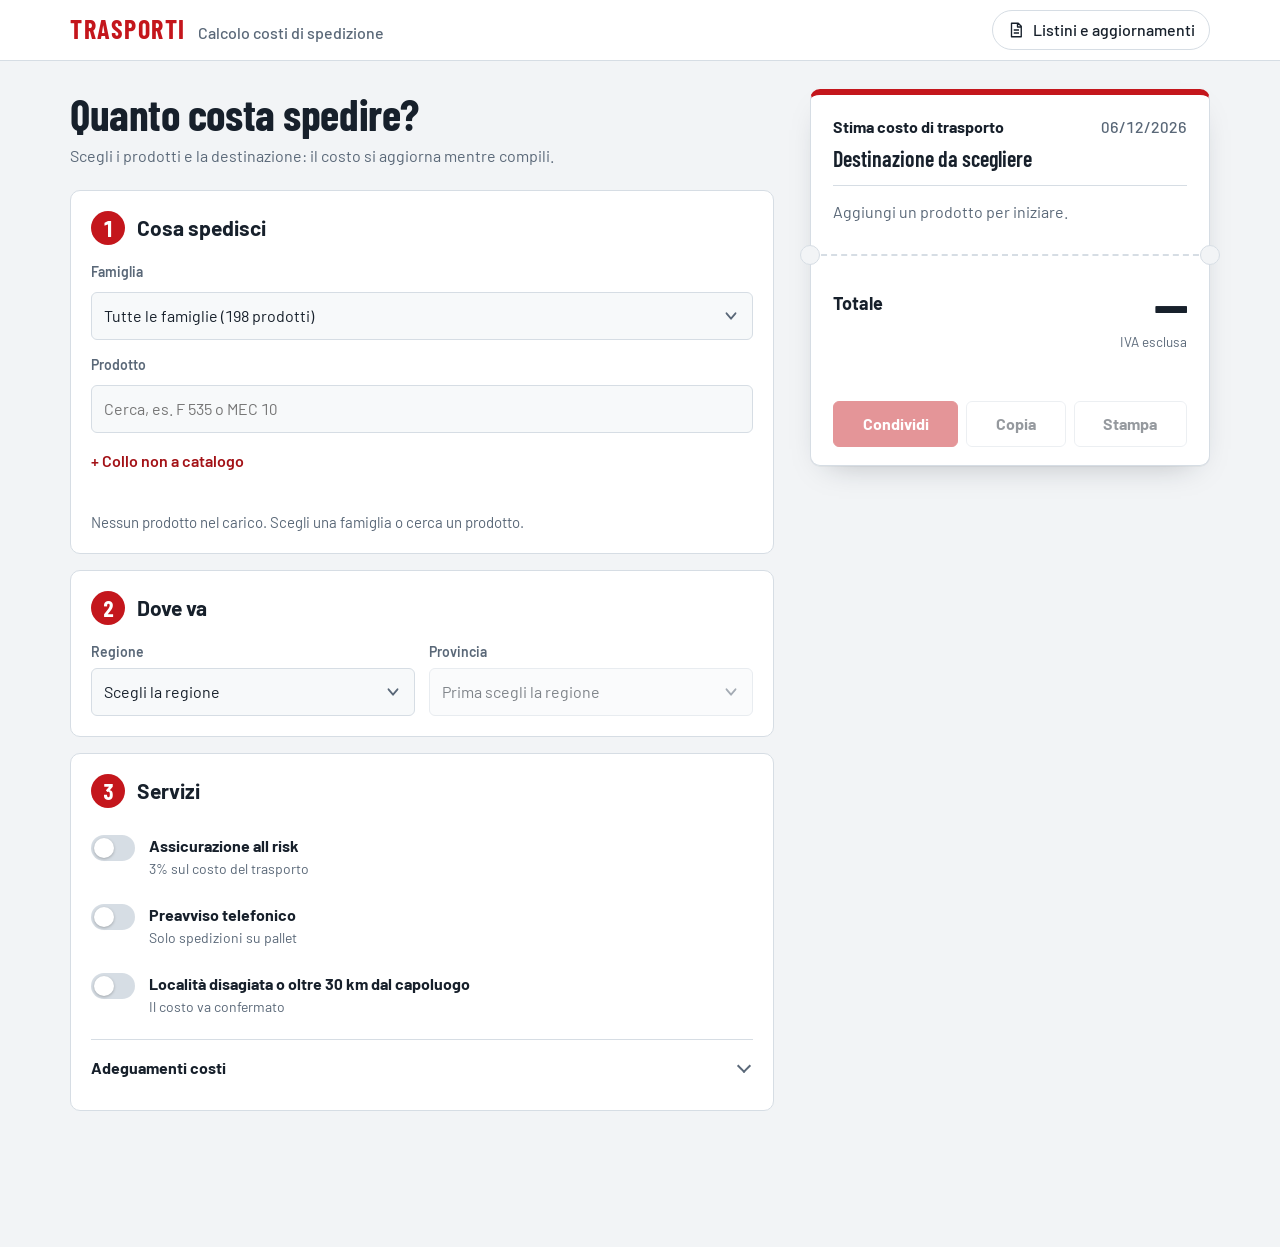
==== index.html @ 83a7636e "Calcolo costi di trasporto" ====
<!doctype html>
<html lang="it">
<head>
  <meta charset="utf-8">
  <meta name="viewport" content="width=device-width, initial-scale=1, viewport-fit=cover">
  <title>Calcolo costi di trasporto</title>
  <meta name="description" content="Calcola in pochi secondi il costo di trasporto delle attrezzature in tutta Italia.">
  <meta name="theme-color" content="#C4161C">
  <link rel="manifest" href="manifest.webmanifest">
  <link rel="icon" href="icons/icon-192.png" type="image/png">
  <link rel="apple-touch-icon" href="icons/apple-touch-icon.png">
  <meta name="apple-mobile-web-app-capable" content="yes">
  <meta name="apple-mobile-web-app-status-bar-style" content="default">
  <meta name="apple-mobile-web-app-title" content="Trasporti">
  <link rel="preload" href="fonts/barlow-condensed-latin-700-normal.woff2" as="font" type="font/woff2" crossorigin>
  <link rel="stylesheet" href="styles.css">
</head>
<body>
  <header class="topbar">
    <div class="topbar-inner">
      <div class="brand">
        <span class="wordmark">TRASPORTI</span>
        <span class="brand-sub">Calcolo costi di spedizione</span>
      </div>
      <button class="ghost-btn" id="btnListini" type="button" aria-haspopup="dialog">
        <svg viewBox="0 0 24 24" aria-hidden="true"><path d="M6 3h9l4 4v14H6z M14 3v5h5 M9 12h7 M9 16h7" fill="none" stroke="currentColor" stroke-width="1.8" stroke-linejoin="round"/></svg>
        <span>Listini e aggiornamenti</span>
      </button>
    </div>
  </header>

  <main class="layout">
    <section class="config" aria-label="Configura la spedizione">

      <div class="intro">
        <h1>Quanto costa spedire?</h1>
        <p>Scegli i prodotti e la destinazione: il costo si aggiorna mentre compili.</p>
      </div>

      <!-- 1. Prodotti -->
      <section class="step" aria-labelledby="h-prodotti">
        <div class="step-head">
          <span class="step-num" aria-hidden="true">1</span>
          <h2 id="h-prodotti">Cosa spedisci</h2>
        </div>

        <div class="picker">
          <label class="field-label" for="catSelect">Famiglia</label>
          <select id="catSelect" class="select"></select>

          <label class="field-label" for="artInput">Prodotto</label>
          <div class="combo" id="combo">
            <input id="artInput" class="input" type="text" autocomplete="off" spellcheck="false"
                   placeholder="Cerca, es. F 535 o MEC 10"
                   role="combobox" aria-expanded="false" aria-controls="artList" aria-autocomplete="list">
            <ul id="artList" class="combo-list" role="listbox" hidden></ul>
          </div>
          <button class="link-btn" id="btnManual" type="button">+ Collo non a catalogo</button>
        </div>

        <div id="manualBox" class="manual" hidden>
          <div class="seg" role="radiogroup" aria-label="Tipo di collo">
            <button type="button" role="radio" aria-checked="true" data-mtype="pallet">Pallet</button>
            <button type="button" role="radio" aria-checked="false" data-mtype="groupage">Groupage</button>
          </div>
          <div class="manual-grid" id="manualPallet">
            <label>Tipo di pallet
              <select id="mPalletType" class="select"></select>
            </label>
            <p class="hint" id="mPalletHint"></p>
          </div>
          <div class="manual-grid" id="manualGroupage" hidden>
            <label>Metri lineari<input id="mMl" class="input" type="number" min="0" step="0.5" inputmode="decimal" value="3"></label>
            <label>Peso (quintali)<input id="mQ" class="input" type="number" min="0" step="0.5" inputmode="decimal" value="5"></label>
            <label>Bancali 80×120<input id="mB" class="input" type="number" min="0" step="1" inputmode="numeric" value="1"></label>
          </div>
          <div class="manual-actions">
            <button type="button" class="btn" id="btnManualAdd">Aggiungi al carico</button>
            <button type="button" class="link-btn" id="btnManualCancel">Annulla</button>
          </div>
        </div>

        <ul class="cart" id="cart" aria-live="polite"></ul>
        <p class="empty" id="cartEmpty">Nessun prodotto nel carico. Scegli una famiglia o cerca un prodotto.</p>
      </section>

      <!-- 2. Destinazione -->
      <section class="step" aria-labelledby="h-dest">
        <div class="step-head">
          <span class="step-num" aria-hidden="true">2</span>
          <h2 id="h-dest">Dove va</h2>
        </div>
        <div class="two">
          <label class="field">
            <span class="field-label">Regione</span>
            <select id="regSelect" class="select"></select>
          </label>
          <label class="field">
            <span class="field-label">Provincia</span>
            <select id="provSelect" class="select" disabled></select>
          </label>
        </div>
      </section>

      <!-- 3. Servizi -->
      <section class="step" aria-labelledby="h-servizi">
        <div class="step-head">
          <span class="step-num" aria-hidden="true">3</span>
          <h2 id="h-servizi">Servizi</h2>
        </div>
        <div class="toggles">
          <label class="toggle">
            <input type="checkbox" id="optAss">
            <span class="toggle-ui" aria-hidden="true"></span>
            <span class="toggle-text"><strong>Assicurazione all risk</strong><small>3% sul costo del trasporto</small></span>
          </label>
          <label class="toggle">
            <input type="checkbox" id="optPre">
            <span class="toggle-ui" aria-hidden="true"></span>
            <span class="toggle-text"><strong>Preavviso telefonico</strong><small>Solo spedizioni su pallet</small></span>
          </label>
          <label class="toggle">
            <input type="checkbox" id="optDis">
            <span class="toggle-ui" aria-hidden="true"></span>
            <span class="toggle-text"><strong>Località disagiata o oltre 30 km dal capoluogo</strong><small>Il costo va confermato</small></span>
          </label>
        </div>

        <details class="adjust" id="adjustBox">
          <summary>
            <span>Adeguamenti costi</span>
            <span class="adjust-chips" id="adjChips"></span>
          </summary>
          <div class="adjust-body">
            <div class="adj-row">
              <span class="field-label" id="lblAdj">Aumenta o diminuisci (%)</span>
              <div class="stepper" role="group" aria-labelledby="lblAdj">
                <button type="button" id="adjDown" aria-label="Diminuisci dell'1%">−</button>
                <input id="adjPct" type="number" step="0.5" inputmode="decimal" value="0" aria-labelledby="lblAdj">
                <button type="button" id="adjUp" aria-label="Aumenta dell'1%">+</button>
              </div>
              <button type="button" class="link-btn" id="adjReset">Azzera</button>
            </div>
            <label class="toggle">
              <input type="checkbox" id="fuelOn">
              <span class="toggle-ui" aria-hidden="true"></span>
              <span class="toggle-text"><strong>Adegua al prezzo del gasolio di oggi</strong><small id="fuelInfo">Caricamento dati MIMIT…</small></span>
            </label>
            <div class="fuel-share">
              <label>Incidenza gasolio, Italia continentale (%)<input id="fuelShare" class="input" type="number" min="0" max="100" step="1" inputmode="decimal"></label>
              <label>Incidenza gasolio, Sicilia e Sardegna (%)<input id="fuelShareIs" class="input" type="number" min="0" max="100" step="1" inputmode="decimal"></label>
            </div>
            <p class="hint">Gli adeguamenti restano salvati solo su questo dispositivo.</p>
          </div>
        </details>
      </section>
    </section>

    <!-- Bolla / risultato -->
    <aside class="docket-wrap" aria-label="Costo stimato">
      <article class="docket" id="docket">
        <header class="docket-head">
          <span>Stima costo di trasporto</span>
          <time id="dkDate"></time>
        </header>
        <p class="docket-dest" id="dkDest">Destinazione da scegliere</p>
        <div class="docket-body" id="dkLines"></div>
        <div class="docket-total">
          <span class="total-label">Totale</span>
          <output class="total" id="dkTotal" aria-live="polite">—</output>
          <span class="total-note">IVA esclusa</span>
        </div>
        <div class="docket-alt" id="dkAlt" hidden></div>
        <ul class="docket-notes" id="dkNotes"></ul>
        <footer class="docket-ref" id="dkRef"></footer>
        <div class="docket-actions">
          <button type="button" class="btn" id="btnShare" disabled>Condividi</button>
          <button type="button" class="btn btn-ghost" id="btnCopy" disabled>Copia</button>
          <button type="button" class="btn btn-ghost" id="btnPrint" disabled>Stampa</button>
        </div>
      </article>
    </aside>
  </main>

  <!-- Barra prezzo su telefono -->
  <div class="pricebar" id="pricebar" hidden>
    <div><small>Totale stimato</small><strong id="pbTotal">—</strong></div>
    <button type="button" class="btn" id="pbGo">Vedi dettaglio</button>
  </div>

  <!-- Listini -->
  <dialog id="dlgListini" class="sheet" aria-labelledby="dlgTitle">
    <div class="sheet-head">
      <h2 id="dlgTitle">Listini e aggiornamenti</h2>
      <button type="button" class="ghost-btn" id="dlgClose" aria-label="Chiudi">✕</button>
    </div>
    <div class="sheet-body" id="dlgBody"></div>
  </dialog>

  <!-- Nuova versione -->
  <div id="updBar" class="updbar" role="status" aria-live="polite">
    <span>È disponibile una nuova versione.</span>
    <span class="updbar-actions">
      <button id="updLater" type="button" class="btn btn-ghost-light">Dopo</button>
      <button id="updNow" type="button" class="btn btn-light">Aggiorna</button>
    </span>
  </div>

  <div class="toast" id="toast" role="status" aria-live="polite"></div>

  <script src="app.js"></script>
</body>
</html>
---- styles.css ----
/* ---------- Font (ospitati nell'app: funzionano anche offline) ---------- */
@font-face{font-family:"Barlow";src:url(fonts/barlow-latin-400-normal.woff2) format("woff2");font-weight:400;font-display:swap}
@font-face{font-family:"Barlow";src:url(fonts/barlow-latin-500-normal.woff2) format("woff2");font-weight:500;font-display:swap}
@font-face{font-family:"Barlow";src:url(fonts/barlow-latin-600-normal.woff2) format("woff2");font-weight:600;font-display:swap}
@font-face{font-family:"Barlow";src:url(fonts/barlow-latin-700-normal.woff2) format("woff2");font-weight:700;font-display:swap}
@font-face{font-family:"Barlow Condensed";src:url(fonts/barlow-condensed-latin-600-normal.woff2) format("woff2");font-weight:600;font-display:swap}
@font-face{font-family:"Barlow Condensed";src:url(fonts/barlow-condensed-latin-700-normal.woff2) format("woff2");font-weight:700;font-display:swap}

/* ---------- Colori ---------- */
:root{
  --paper:#F2F4F6;
  --surface:#FFFFFF;
  --ink:#17202B;
  --steel:#5A6878;
  --rule:#D6DDE4;
  --field:#F7F9FA;
  --red:#C4161C;
  --red-ink:#A31217;
  --red-soft:#FCEBEC;
  --amber:#8A5A00;
  --amber-soft:#FFF4DC;
  --focus:#1D5FD1;
  --radius-s:6px;
  --radius-m:10px;
  --shadow:0 1px 0 rgba(23,32,43,.04), 0 12px 32px -18px rgba(23,32,43,.35);
  --font:"Barlow", system-ui, -apple-system, "Segoe UI", Roboto, Arial, sans-serif;
  --font-cond:"Barlow Condensed", "Arial Narrow", "Roboto Condensed", var(--font);
  color-scheme:light;
}
@media (prefers-color-scheme: dark){
  :root{
    --paper:#131920;
    --surface:#1A222C;
    --ink:#E7ECF1;
    --steel:#9AA8B6;
    --rule:#2C3743;
    --field:#141B23;
    --red:#E3353B;
    --red-ink:#FF6166;
    --red-soft:#3A1C1F;
    --amber:#F0B44C;
    --amber-soft:#2E2413;
    --focus:#6EA2FF;
    --shadow:0 18px 40px -24px rgba(0,0,0,.8);
    color-scheme:dark;
  }
}

/* ---------- Base ---------- */
*,*::before,*::after{box-sizing:border-box}
html{-webkit-text-size-adjust:100%;height:100%}
body{
  margin:0;min-height:100%;
  background:var(--paper);color:var(--ink);
  font-family:var(--font);font-size:16px;line-height:1.5;
  font-variant-numeric:tabular-nums;
  padding-bottom:env(safe-area-inset-bottom,0px);
}
h1,h2,h3{margin:0;font-weight:700;line-height:1.15}
p{margin:0}
button,input,select{font:inherit;color:inherit}
:focus-visible{outline:3px solid var(--focus);outline-offset:2px}
[hidden]{display:none !important}

/* ---------- Barra in alto ---------- */
.topbar{
  position:sticky;top:0;z-index:20;
  background:var(--surface);
  border-bottom:1px solid var(--rule);
  padding-top:env(safe-area-inset-top,0px);
}
.topbar-inner{max-width:1180px;margin:0 auto;padding:10px 20px;display:flex;align-items:center;justify-content:space-between;gap:12px}
.brand{display:flex;align-items:baseline;gap:12px;min-width:0}
.wordmark{font-family:var(--font-cond);font-weight:700;font-size:26px;letter-spacing:.06em;color:var(--red);line-height:1}
.brand-sub{font-weight:500;color:var(--steel);white-space:nowrap;overflow:hidden;text-overflow:ellipsis}
.ghost-btn{
  display:inline-flex;align-items:center;gap:8px;
  background:none;border:1px solid var(--rule);border-radius:999px;
  padding:7px 14px;cursor:pointer;font-weight:500;color:var(--ink);
}
.ghost-btn svg{width:18px;height:18px}
.ghost-btn:hover{border-color:var(--steel)}

/* ---------- Layout ---------- */
.layout{
  max-width:1180px;margin:0 auto;padding:28px 20px 120px;
  display:grid;grid-template-columns:minmax(0,1fr) 400px;gap:36px;align-items:start;
}
.intro{margin-bottom:22px}
.intro h1{font-family:var(--font-cond);font-size:44px;letter-spacing:-.01em}
.intro p{color:var(--steel);margin-top:4px;max-width:56ch}

.step{
  background:var(--surface);border:1px solid var(--rule);border-radius:var(--radius-m);
  padding:20px;margin-bottom:16px;
}
.step-head{display:flex;align-items:center;gap:12px;margin-bottom:16px}
.step-num{
  font-family:var(--font-cond);font-weight:700;font-size:22px;line-height:1;
  width:34px;height:34px;display:grid;place-items:center;
  border-radius:50%;background:var(--red);color:#fff;flex:none;
}
.step-head h2{font-size:21px}

.field-label{display:block;font-size:14px;font-weight:600;color:var(--steel);margin:0 0 6px}
.input,.select{
  width:100%;min-height:48px;
  background:var(--field);border:1px solid var(--rule);border-radius:var(--radius-s);
  padding:10px 12px;font-size:16px;
}
.select{
  appearance:none;-webkit-appearance:none;padding-right:40px;
  background-image:url("data:image/svg+xml,%3Csvg xmlns='http://www.w3.org/2000/svg' viewBox='0 0 20 20'%3E%3Cpath d='M5 7l5 6 5-6' fill='none' stroke='%235A6878' stroke-width='2' stroke-linecap='round' stroke-linejoin='round'/%3E%3C/svg%3E");
  background-repeat:no-repeat;background-position:right 12px center;background-size:18px;
}
.select:disabled{opacity:.55}
.input:focus,.select:focus{border-color:var(--focus)}
.hint{font-size:14px;color:var(--steel)}

/* ---------- Scelta prodotto ---------- */
.picker{display:grid;grid-template-columns:minmax(0,1fr);gap:4px}
.picker .field-label:not(:first-child){margin-top:10px}
.combo{position:relative}
.combo-list{
  position:absolute;left:0;right:0;top:calc(100% + 4px);z-index:15;
  margin:0;padding:6px;list-style:none;
  background:var(--surface);border:1px solid var(--rule);border-radius:var(--radius-m);
  box-shadow:var(--shadow);max-height:min(360px,55vh);overflow:auto;
}
.combo-group{font-size:13px;font-weight:700;color:var(--steel);padding:10px 10px 4px}
.combo-opt{
  display:flex;justify-content:space-between;gap:12px;align-items:baseline;
  padding:10px;border-radius:var(--radius-s);cursor:pointer;
}
.combo-opt[aria-selected="true"],.combo-opt:hover{background:var(--red-soft)}
.combo-opt .opt-name{font-weight:600}
.combo-opt .opt-meta{font-size:13px;color:var(--steel);white-space:nowrap}
.combo-empty{padding:12px 10px;color:var(--steel)}
.link-btn{
  justify-self:start;background:none;border:0;padding:8px 0;margin-top:4px;
  color:var(--red-ink);font-weight:600;cursor:pointer;
}
.link-btn:hover{text-decoration:underline}

.manual{margin-top:12px;padding:16px;border:1px dashed var(--rule);border-radius:var(--radius-m);background:var(--field)}
.seg{display:inline-flex;border:1px solid var(--rule);border-radius:999px;padding:3px;background:var(--surface);margin-bottom:14px}
.seg button{border:0;background:none;padding:7px 16px;border-radius:999px;cursor:pointer;font-weight:600;color:var(--steel)}
.seg button[aria-checked="true"]{background:var(--ink);color:var(--surface)}
.manual-grid{display:grid;grid-template-columns:repeat(3,minmax(0,1fr));gap:12px}
.manual-grid label{display:flex;flex-direction:column;gap:6px;font-size:14px;font-weight:600;color:var(--steel)}
#manualPallet{grid-template-columns:minmax(0,1fr)}
.manual-actions{display:flex;gap:16px;align-items:center;margin-top:14px}

/* ---------- Carico ---------- */
.cart{list-style:none;margin:16px 0 0;padding:0;display:grid;gap:10px}
.cart-item{
  display:grid;grid-template-columns:minmax(0,1fr) auto auto;gap:12px;align-items:center;
  padding:12px 12px 12px 14px;border:1px solid var(--rule);border-radius:var(--radius-m);
  border-left:4px solid var(--steel);
}
.cart-item[data-svc="pallet"]{border-left-color:var(--ink)}
.cart-item[data-svc="groupage"]{border-left-color:var(--red)}
.cart-item[data-svc="quote"]{border-left-color:var(--amber)}
.ci-name{font-weight:700;overflow-wrap:anywhere}
.ci-meta{font-size:14px;color:var(--steel);margin-top:2px;overflow-wrap:anywhere}
.chip{
  display:inline-block;font-size:12.5px;font-weight:700;line-height:1;
  padding:5px 8px;border-radius:999px;margin-right:6px;vertical-align:1px;
  background:var(--field);border:1px solid var(--rule);color:var(--ink);
}
.chip-red{background:var(--red-soft);border-color:transparent;color:var(--red-ink)}
.chip-amber{background:var(--amber-soft);border-color:transparent;color:var(--amber)}
.qty{display:flex;align-items:center;border:1px solid var(--rule);border-radius:999px;overflow:hidden}
.qty button{width:36px;height:36px;border:0;background:none;font-size:20px;cursor:pointer;color:var(--ink)}
.qty button:hover{background:var(--field)}
.qty span{min-width:28px;text-align:center;font-weight:700}
.ci-del{width:36px;height:36px;border:0;background:none;border-radius:50%;cursor:pointer;color:var(--steel);font-size:18px}
.ci-del:hover{background:var(--red-soft);color:var(--red-ink)}
.empty{margin-top:14px;color:var(--steel);font-size:15px}

/* ---------- Destinazione ---------- */
.two{display:grid;grid-template-columns:repeat(2,minmax(0,1fr));gap:14px}

/* ---------- Interruttori ---------- */
.toggles{display:grid;gap:4px}
.toggle{display:flex;align-items:flex-start;gap:14px;padding:10px 0;cursor:pointer}
.toggle input{position:absolute;opacity:0;width:1px;height:1px}
.toggle-ui{
  flex:none;width:44px;height:26px;border-radius:999px;background:var(--rule);position:relative;margin-top:1px;
  transition:background .15s;
}
.toggle-ui::after{
  content:"";position:absolute;top:3px;left:3px;width:20px;height:20px;border-radius:50%;
  background:#fff;box-shadow:0 1px 3px rgba(0,0,0,.25);transition:transform .15s;
}
.toggle input:checked + .toggle-ui{background:var(--red)}
.toggle input:checked + .toggle-ui::after{transform:translateX(18px)}
.toggle input:focus-visible + .toggle-ui{outline:3px solid var(--focus);outline-offset:2px}
.toggle-text{display:flex;flex-direction:column}
.toggle-text small{color:var(--steel);font-size:14px}

/* ---------- Adeguamenti ---------- */
.adjust{margin-top:12px;border-top:1px solid var(--rule);padding-top:6px}
.adjust summary{
  list-style:none;cursor:pointer;display:flex;align-items:center;justify-content:space-between;gap:10px;
  padding:10px 0;font-weight:700;
}
.adjust summary::-webkit-details-marker{display:none}
.adjust summary::after{content:"";width:10px;height:10px;border-right:2px solid var(--steel);border-bottom:2px solid var(--steel);transform:rotate(45deg);margin:0 4px 4px auto;transition:transform .15s}
.adjust[open] summary::after{transform:rotate(-135deg);margin-bottom:-4px}
.adjust-chips{display:flex;gap:6px;flex-wrap:wrap}
.adjust-body{display:grid;gap:10px;padding-bottom:6px}
.adj-row{display:flex;align-items:center;gap:14px;flex-wrap:wrap}
.adj-row .field-label{margin:0;flex-basis:100%}
.stepper{display:flex;align-items:center;border:1px solid var(--rule);border-radius:var(--radius-s);overflow:hidden;background:var(--field)}
.stepper button{width:48px;height:46px;border:0;background:none;font-size:22px;cursor:pointer}
.stepper button:hover{background:var(--surface)}
.stepper input{width:90px;height:46px;border:0;border-left:1px solid var(--rule);border-right:1px solid var(--rule);background:var(--surface);text-align:center;font-weight:700;font-size:18px}
.fuel-share{display:grid;grid-template-columns:repeat(2,minmax(0,1fr));gap:12px}
.fuel-share label{display:flex;flex-direction:column;gap:6px;font-size:14px;font-weight:600;color:var(--steel)}

/* ---------- Bolla ---------- */
.docket-wrap{position:sticky;top:78px}
.docket{
  background:var(--surface);border-radius:var(--radius-m);box-shadow:var(--shadow);
  border:1px solid var(--rule);border-top:6px solid var(--red);
  padding:20px 22px 18px;position:relative;
}
.docket-head{display:flex;justify-content:space-between;gap:10px;font-weight:700}
.docket-head time{font-weight:500;color:var(--steel)}
.docket-dest{font-family:var(--font-cond);font-weight:600;font-size:22px;margin-top:6px;line-height:1.2}
.docket-body{margin-top:14px;border-top:1px solid var(--rule)}
.dk-line{display:grid;grid-template-columns:minmax(0,1fr) auto;gap:12px;padding:10px 0;border-bottom:1px solid var(--rule)}
.dk-line .l{min-width:0}
.dk-line strong{display:block;overflow-wrap:anywhere}
.dk-line small{display:block;color:var(--steel);font-size:13.5px;overflow-wrap:anywhere}
.dk-line .v{font-weight:700;white-space:nowrap}
.dk-line.minor .v{font-weight:600;color:var(--steel)}
.dk-empty{padding:14px 0;color:var(--steel)}

.docket-total{
  position:relative;margin:16px -22px 0;padding:18px 22px 6px;
  display:grid;grid-template-columns:1fr auto;align-items:end;row-gap:0;
  border-top:2px dashed var(--rule);
}
/* tacche laterali stile biglietto */
.docket-total::before,.docket-total::after{
  content:"";position:absolute;top:-11px;width:20px;height:20px;border-radius:50%;
  background:var(--paper);border:1px solid var(--rule);
}
.docket-total::before{left:-11px}
.docket-total::after{right:-11px}
.total-label{font-weight:700;font-size:18px;align-self:center}
.total{font-family:var(--font-cond);font-weight:700;font-size:58px;line-height:1;letter-spacing:-.01em;text-align:right}
.total-note{grid-column:2;text-align:right;color:var(--steel);font-size:13.5px}
.docket-alt{margin-top:12px;padding:10px 12px;border-radius:var(--radius-s);background:var(--field);font-size:14.5px}
.alt-row{display:flex;justify-content:space-between;gap:12px;margin-top:4px}
.docket-notes{list-style:none;margin:12px 0 0;padding:0;display:grid;gap:8px}
.docket-notes li{font-size:14.5px;padding:9px 12px;border-radius:var(--radius-s);background:var(--amber-soft);color:var(--amber)}
.docket-notes li.info{background:var(--field);color:var(--steel)}
.docket-ref{margin-top:14px;font-size:13.5px;color:var(--steel);display:grid;gap:2px}
.docket-ref b{color:var(--ink);font-weight:600}
.docket-actions{display:flex;gap:8px;margin-top:16px;flex-wrap:wrap}

.btn{
  min-height:44px;padding:10px 18px;border-radius:var(--radius-s);border:1px solid var(--red);
  background:var(--red);color:#fff;font-weight:700;cursor:pointer;
}
.btn:hover{background:var(--red-ink);border-color:var(--red-ink)}
.btn:disabled{opacity:.45;cursor:not-allowed}
.btn-ghost{background:none;color:var(--ink);border-color:var(--rule)}
.btn-ghost:hover{background:var(--field);border-color:var(--steel)}
.docket-actions .btn{flex:1 1 auto}

/* ---------- Barra prezzo telefono ---------- */
.pricebar{
  position:fixed;left:0;right:0;bottom:0;z-index:25;
  display:flex;align-items:center;justify-content:space-between;gap:12px;
  background:var(--surface);border-top:1px solid var(--rule);box-shadow:0 -10px 30px -20px rgba(0,0,0,.4);
  padding:10px 16px calc(10px + env(safe-area-inset-bottom,0px));
}
.pricebar small{display:block;color:var(--steel);font-size:13px}
.pricebar strong{font-family:var(--font-cond);font-size:30px;line-height:1}

/* ---------- Finestra listini ---------- */
.sheet{
  width:min(720px,calc(100% - 24px));max-height:calc(100% - 48px);
  border:0;border-radius:var(--radius-m);padding:0;background:var(--surface);color:var(--ink);
  box-shadow:0 30px 80px -30px rgba(0,0,0,.6);
}
.sheet::backdrop{background:rgba(15,20,26,.55)}
.sheet-head{position:sticky;top:0;background:var(--surface);display:flex;justify-content:space-between;align-items:center;padding:18px 22px;border-bottom:1px solid var(--rule)}
.sheet-head h2{font-family:var(--font-cond);font-size:28px}
.sheet-body{padding:6px 22px 24px}
.sup{padding:18px 0;border-bottom:1px solid var(--rule)}
.sup:last-child{border-bottom:0}
.sup h3{font-size:19px}
.sup-when{display:flex;flex-wrap:wrap;gap:8px;margin:10px 0}
.stamp{
  display:inline-flex;flex-direction:column;padding:6px 12px;border:2px solid var(--red);border-radius:var(--radius-s);
  color:var(--red-ink);transform:rotate(-1.5deg);
}
.stamp small{font-size:11.5px;font-weight:600;color:var(--steel)}
.stamp b{font-family:var(--font-cond);font-size:22px;line-height:1.1}
.sup ul{margin:8px 0 0;padding-left:20px;color:var(--steel)}
.sup li{margin:3px 0}
.timeline{list-style:none;padding:0;margin:10px 0 0;border-left:2px solid var(--rule)}
.timeline li{position:relative;padding:4px 0 8px 16px;color:var(--ink)}
.timeline li::before{content:"";position:absolute;left:-6px;top:11px;width:10px;height:10px;border-radius:50%;background:var(--surface);border:2px solid var(--red)}
.timeline time{display:block;font-size:13px;color:var(--steel);font-weight:600}
.table-wrap{overflow-x:auto;margin-top:10px}
.ptable{border-collapse:collapse;width:100%;font-size:14.5px}
.ptable th,.ptable td{padding:7px 10px;border-bottom:1px solid var(--rule);text-align:left;white-space:nowrap}
.ptable th{color:var(--steel);font-weight:600}

/* ---------- Avviso nuova versione ---------- */
.updbar{
  position:fixed;left:12px;right:12px;bottom:calc(12px + env(safe-area-inset-bottom,0px));z-index:40;
  max-width:560px;margin:0 auto;display:none;align-items:center;justify-content:space-between;gap:12px;flex-wrap:wrap;
  background:var(--ink);color:var(--surface);padding:12px 14px;border-radius:var(--radius-m);font-weight:600;
  box-shadow:0 16px 40px -16px rgba(0,0,0,.6);
}
.updbar.show{display:flex}
.updbar-actions{display:flex;gap:8px}
.btn-light{background:var(--surface);color:var(--ink);border-color:var(--surface)}
.btn-light:hover{background:var(--paper);border-color:var(--paper)}
.btn-ghost-light{background:none;color:var(--surface);border-color:rgba(255,255,255,.4)}
@media (prefers-color-scheme: dark){ .btn-ghost-light{border-color:rgba(0,0,0,.3)} }

.toast{
  position:fixed;left:50%;bottom:calc(88px + env(safe-area-inset-bottom,0px));transform:translate(-50%,20px);
  background:var(--ink);color:var(--surface);padding:10px 16px;border-radius:999px;font-weight:600;
  opacity:0;pointer-events:none;transition:opacity .2s, transform .2s;z-index:50;
}
.toast.show{opacity:1;transform:translate(-50%,0)}

/* ---------- Animazione prezzo ---------- */
.total.bump{animation:bump .35s ease-out}
@keyframes bump{0%{transform:translateY(4px);opacity:.4}100%{transform:none;opacity:1}}
@media (prefers-reduced-motion: reduce){ .total.bump{animation:none} .toggle-ui,.toggle-ui::after{transition:none} }

/* ---------- Telefono e tablet ---------- */
@media (max-width: 960px){
  .layout{grid-template-columns:minmax(0,1fr);gap:20px;padding:20px 14px 110px}
  .docket-wrap{position:static}
  .intro h1{font-size:36px}
}
@media (max-width: 560px){
  .topbar-inner{padding:10px 14px}
  .ghost-btn span{display:none}
  .ghost-btn{padding:8px}
  .brand-sub{font-size:14px}
  .step{padding:16px}
  .two,.fuel-share{grid-template-columns:minmax(0,1fr)}
  .manual-grid{grid-template-columns:minmax(0,1fr)}
  .cart-item{grid-template-columns:minmax(0,1fr) auto;grid-template-areas:"info del" "qty qty"}
  .cart-item .ci-info{grid-area:info}
  .cart-item .ci-del{grid-area:del}
  .cart-item .qty{grid-area:qty;justify-self:start}
  .total{font-size:50px}
}

/* ---------- Stampa ---------- */
@media print{
  body{background:#fff}
  .topbar,.config,.pricebar,.docket-actions,.updbar,.toast{display:none !important}
  .layout{display:block;padding:0}
  .docket{box-shadow:none;border:1px solid #999}
  .docket-total::before,.docket-total::after{display:none}
}
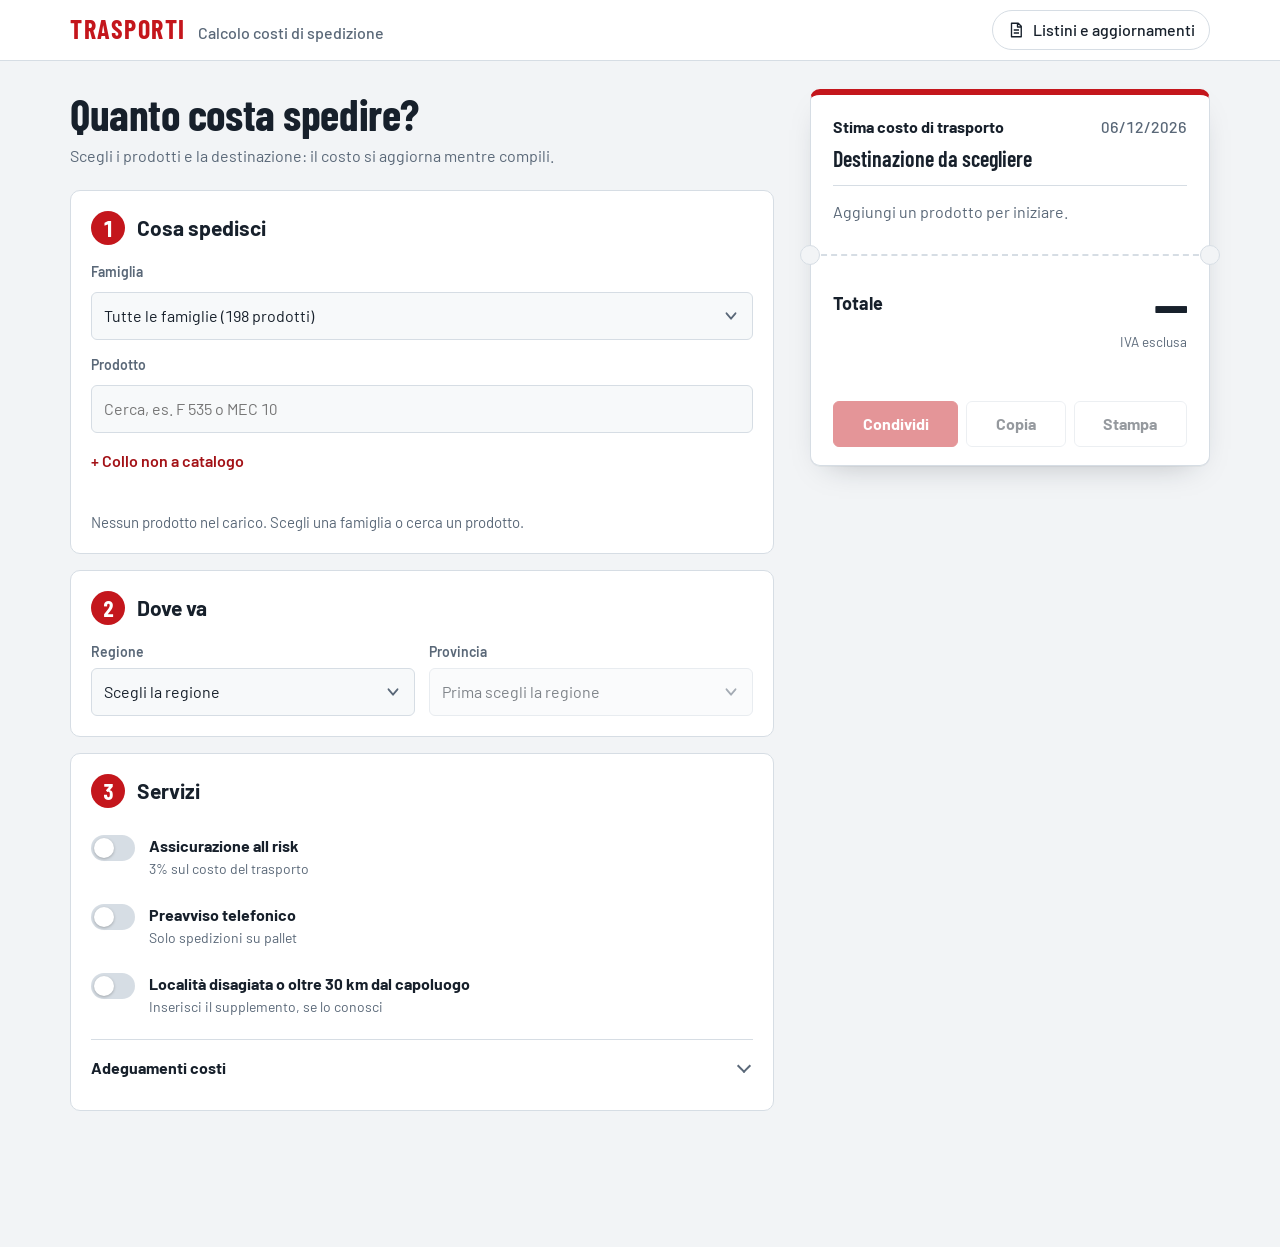
==== commit 14043e11: "Supplemento località disagiata in euro e arrotondamento all'euro" ====
--- a/index.html
+++ b/index.html
@@ -13,7 +13,7 @@
   <meta name="apple-mobile-web-app-status-bar-style" content="default">
   <meta name="apple-mobile-web-app-title" content="Trasporti">
   <link rel="preload" href="fonts/barlow-condensed-latin-700-normal.woff2" as="font" type="font/woff2" crossorigin>
-  <link rel="stylesheet" href="styles.css">
+  <link rel="stylesheet" href="styles.css?v=11">
 </head>
 <body>
   <header class="topbar">
@@ -122,8 +122,12 @@
           <label class="toggle">
             <input type="checkbox" id="optDis">
             <span class="toggle-ui" aria-hidden="true"></span>
-            <span class="toggle-text"><strong>Località disagiata o oltre 30 km dal capoluogo</strong><small>Il costo va confermato</small></span>
-          </label>
+            <span class="toggle-text"><strong>Località disagiata o oltre 30 km dal capoluogo</strong><small>Inserisci il supplemento, se lo conosci</small></span>
+          </label>
+          <div class="dis-row" id="disRow" hidden>
+            <label for="disEur">Supplemento località disagiata / oltre 30 km (€)</label>
+            <input id="disEur" class="input" type="number" min="0" step="1" inputmode="decimal" placeholder="0">
+          </div>
         </div>
 
         <details class="adjust" id="adjustBox">
@@ -208,6 +212,6 @@
 
   <div class="toast" id="toast" role="status" aria-live="polite"></div>
 
-  <script src="app.js"></script>
+  <script src="app.js?v=11"></script>
 </body>
 </html>
--- a/styles.css
+++ b/styles.css
@@ -198,6 +198,8 @@
 .toggle input:focus-visible + .toggle-ui{outline:3px solid var(--focus);outline-offset:2px}
 .toggle-text{display:flex;flex-direction:column}
 .toggle-text small{color:var(--steel);font-size:14px}
+.dis-row{display:flex;flex-direction:column;gap:6px;margin:0 0 8px 58px;max-width:320px;font-size:14px;font-weight:600;color:var(--steel)}
+@media (max-width:560px){ .dis-row{margin-left:0} }
 
 /* ---------- Adeguamenti ---------- */
 .adjust{margin-top:12px;border-top:1px solid var(--rule);padding-top:6px}
